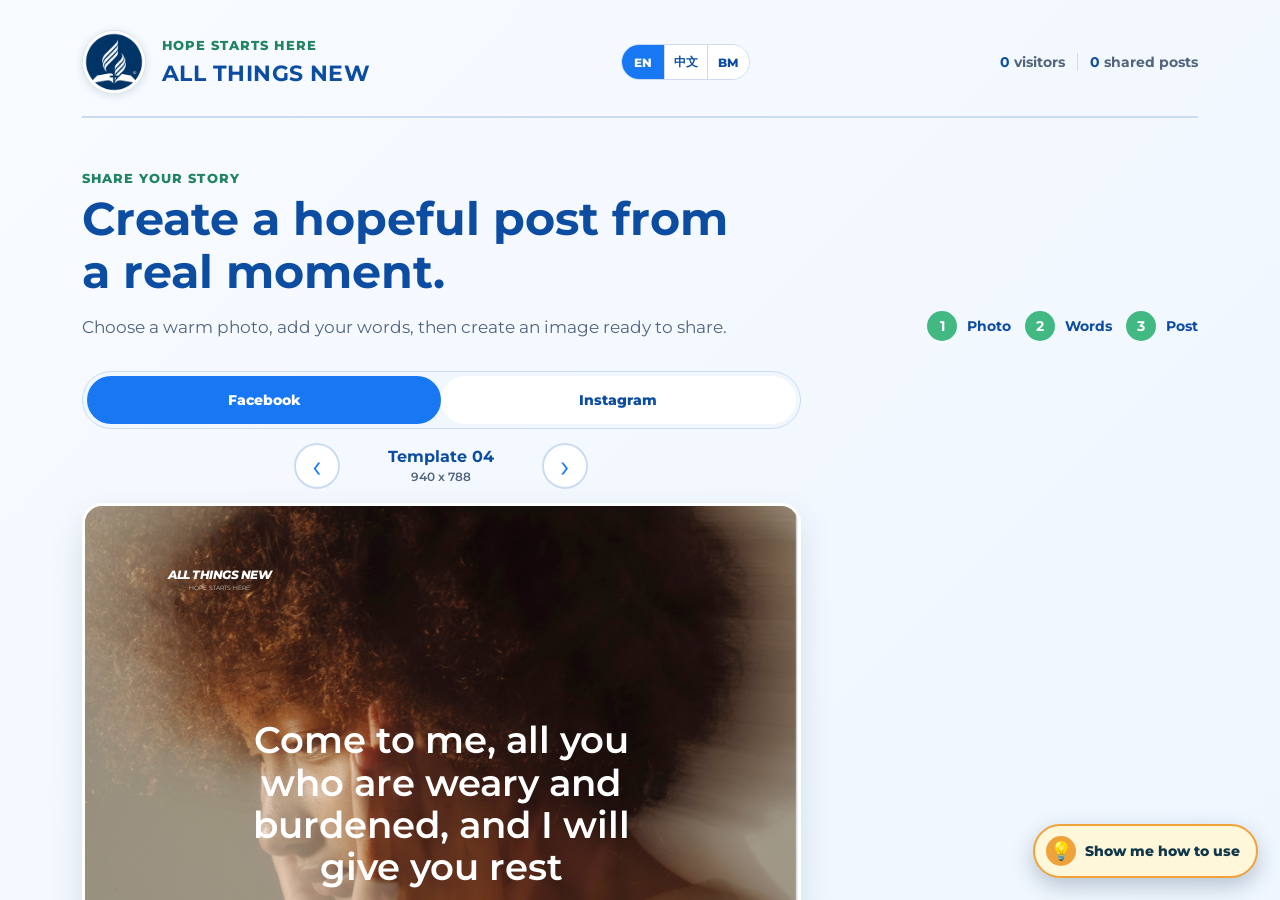
==== mobile.html @ a355f8b8 "Add dedicated mobile page" ====
<!doctype html>
<html lang="en">
<head>
  <meta charset="utf-8">
  <meta name="viewport" content="width=device-width, initial-scale=1">
  <meta name="theme-color" content="#1877f2">
  <title>All Things New Post Creator</title>
  <style>
    html,body,iframe { width:100%; min-height:100%; margin:0; border:0; }
    iframe { display:block; min-height:100vh; }
  </style>
</head>
<body>
  <iframe src="index.html?mobile=1" title="All Things New mobile post creator"></iframe>
</body>
</html>
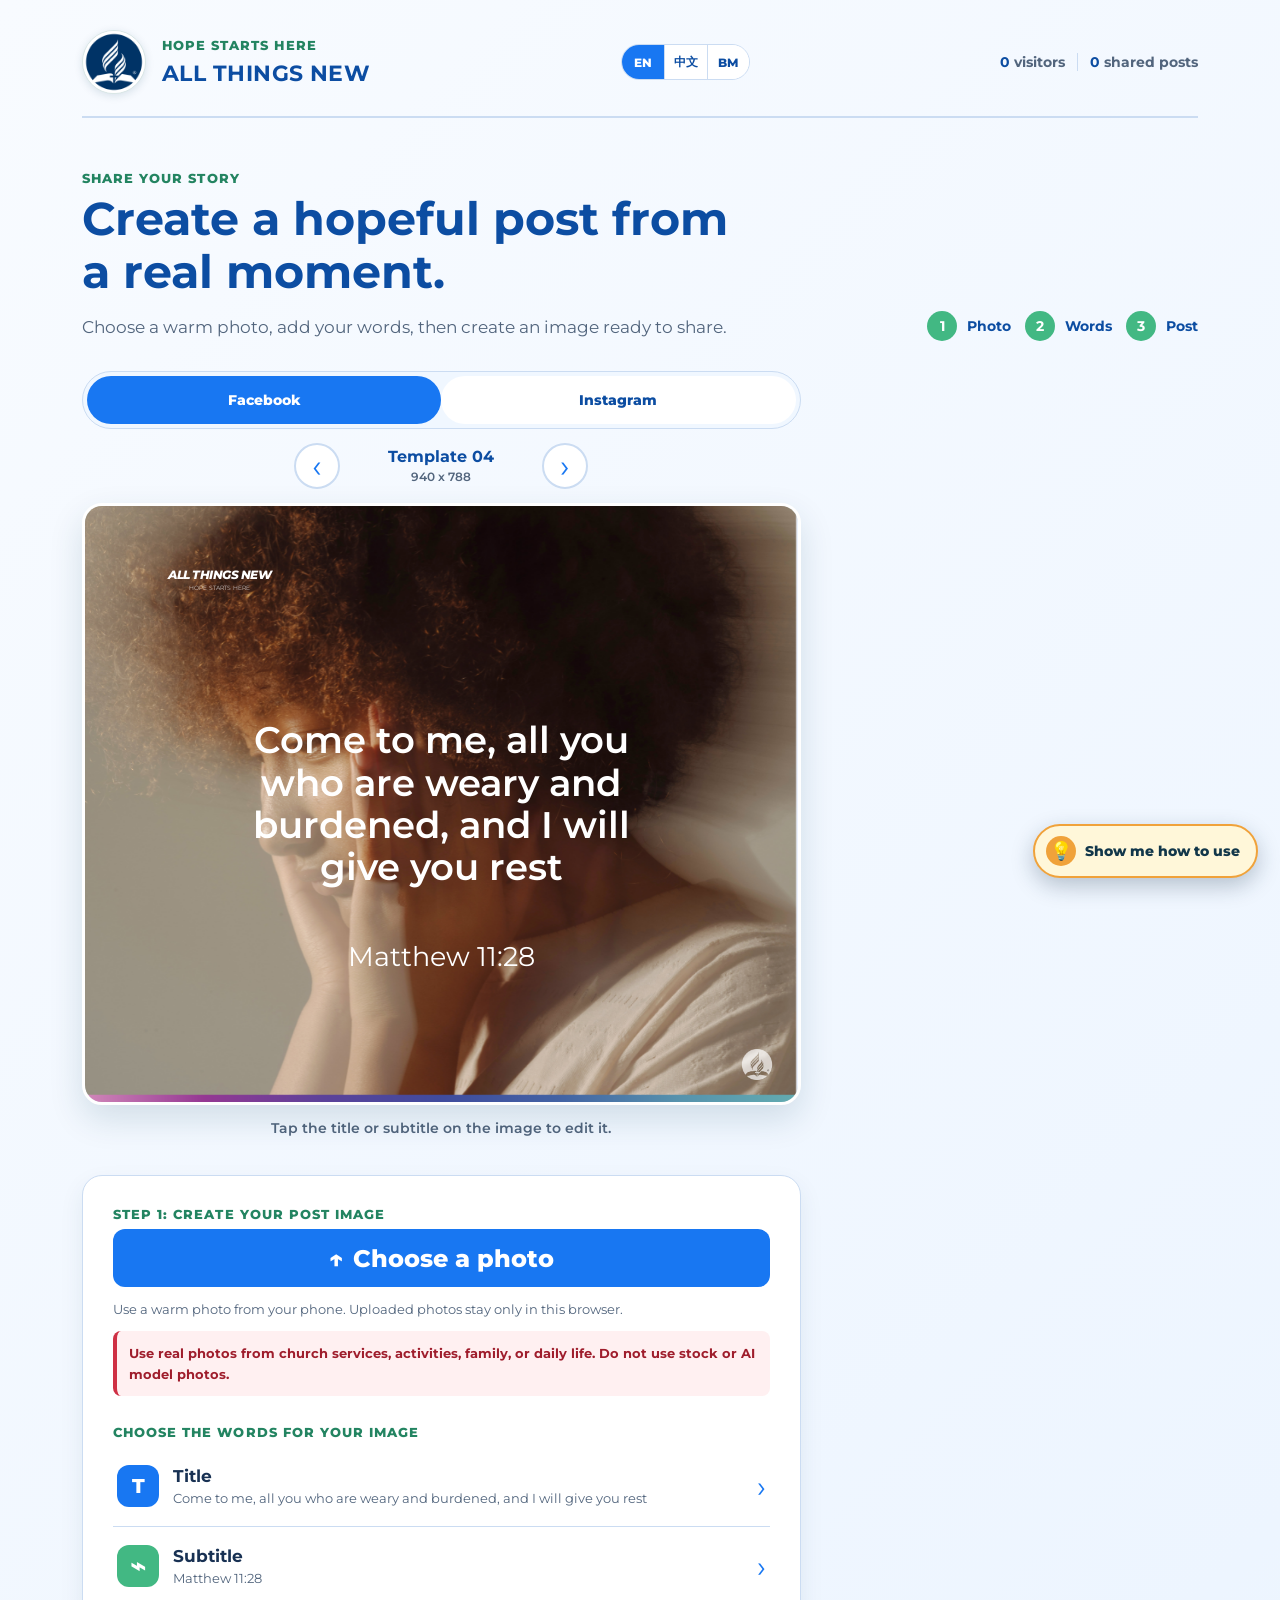
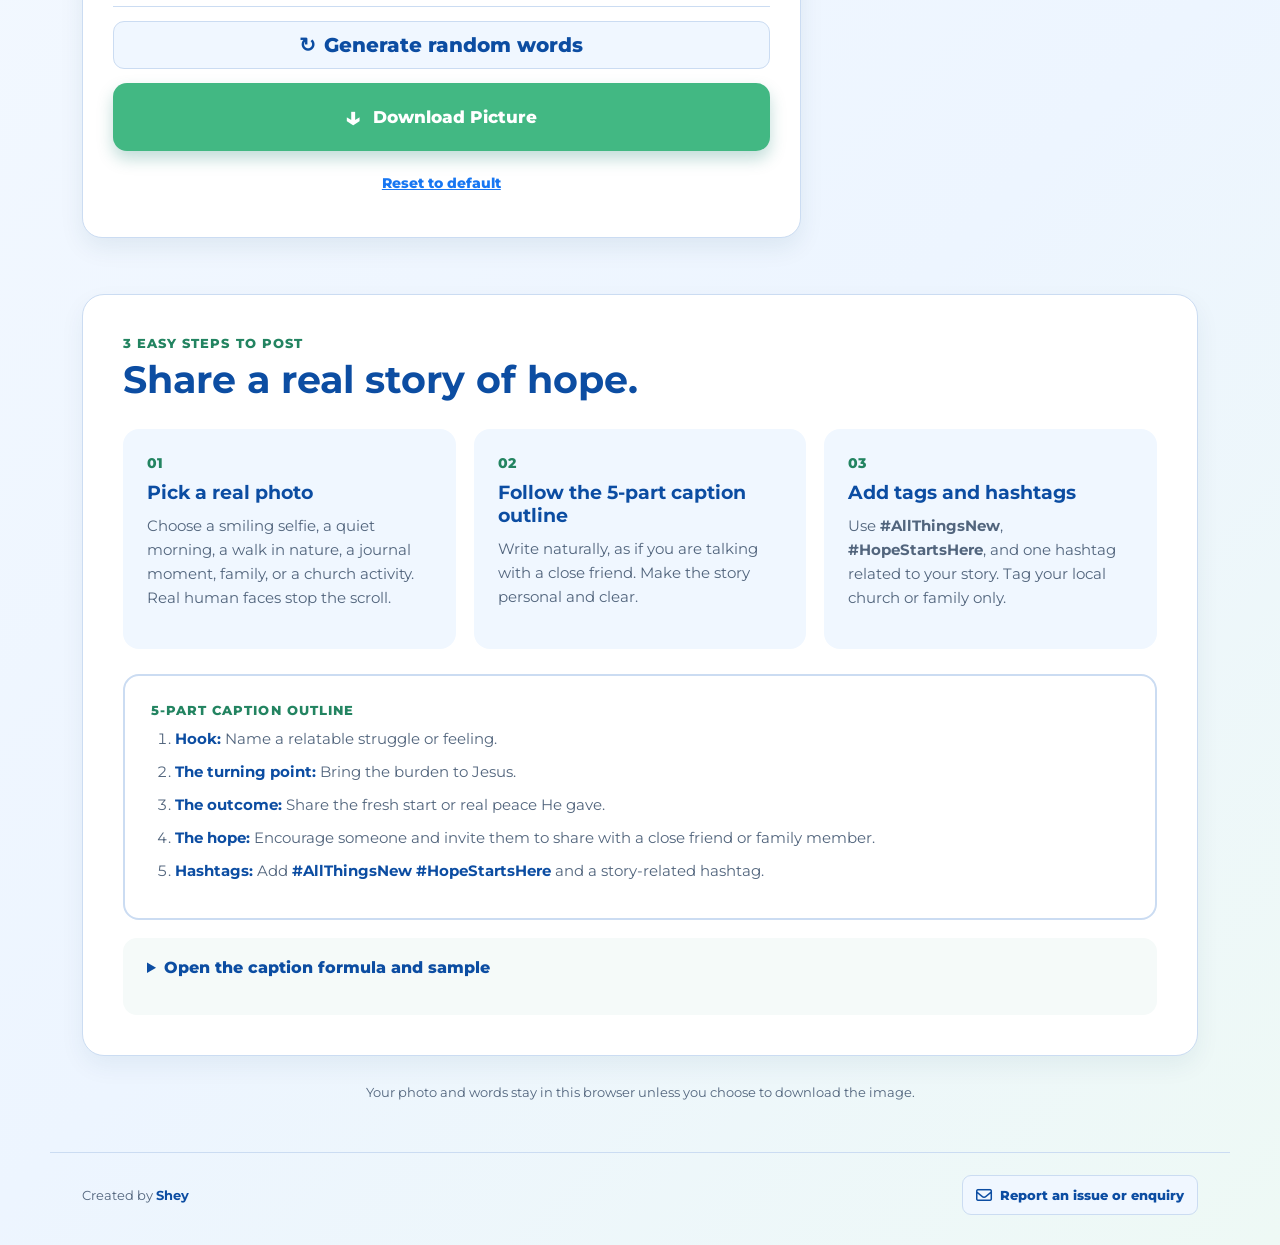
==== commit e6aec7a6: "Refine mobile page controls" ====
--- a/mobile.html
+++ b/mobile.html
@@ -9,6 +9,14 @@
     html,body,iframe { width:100%; min-height:100%; margin:0; border:0; }
     iframe { display:block; min-height:100vh; }
   </style>
+  <script>
+    const desktopMedia = window.matchMedia("(min-width: 761px)");
+    const showDesktopPage = () => {
+      if (desktopMedia.matches) window.location.replace("index.html");
+    };
+    showDesktopPage();
+    desktopMedia.addEventListener("change", showDesktopPage);
+  </script>
 </head>
 <body>
   <iframe src="index.html?mobile=1" title="All Things New mobile post creator"></iframe>
